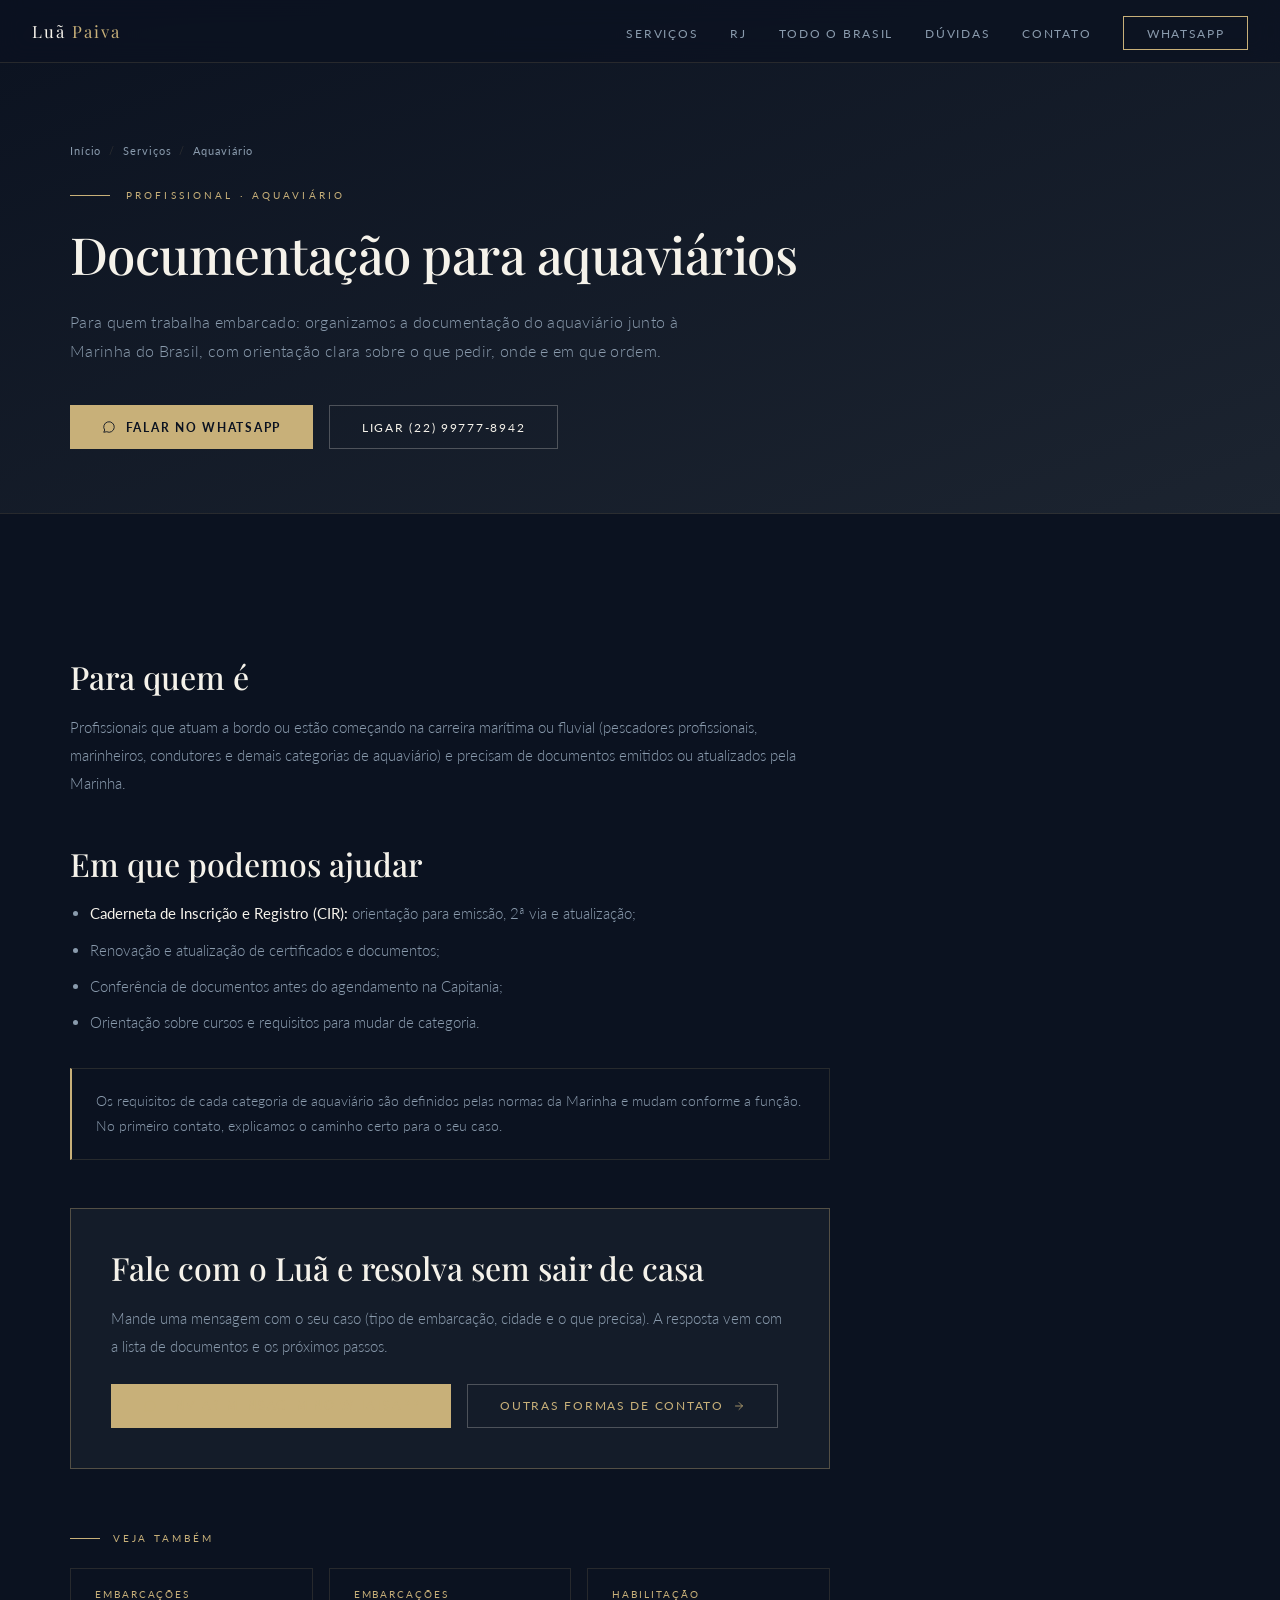
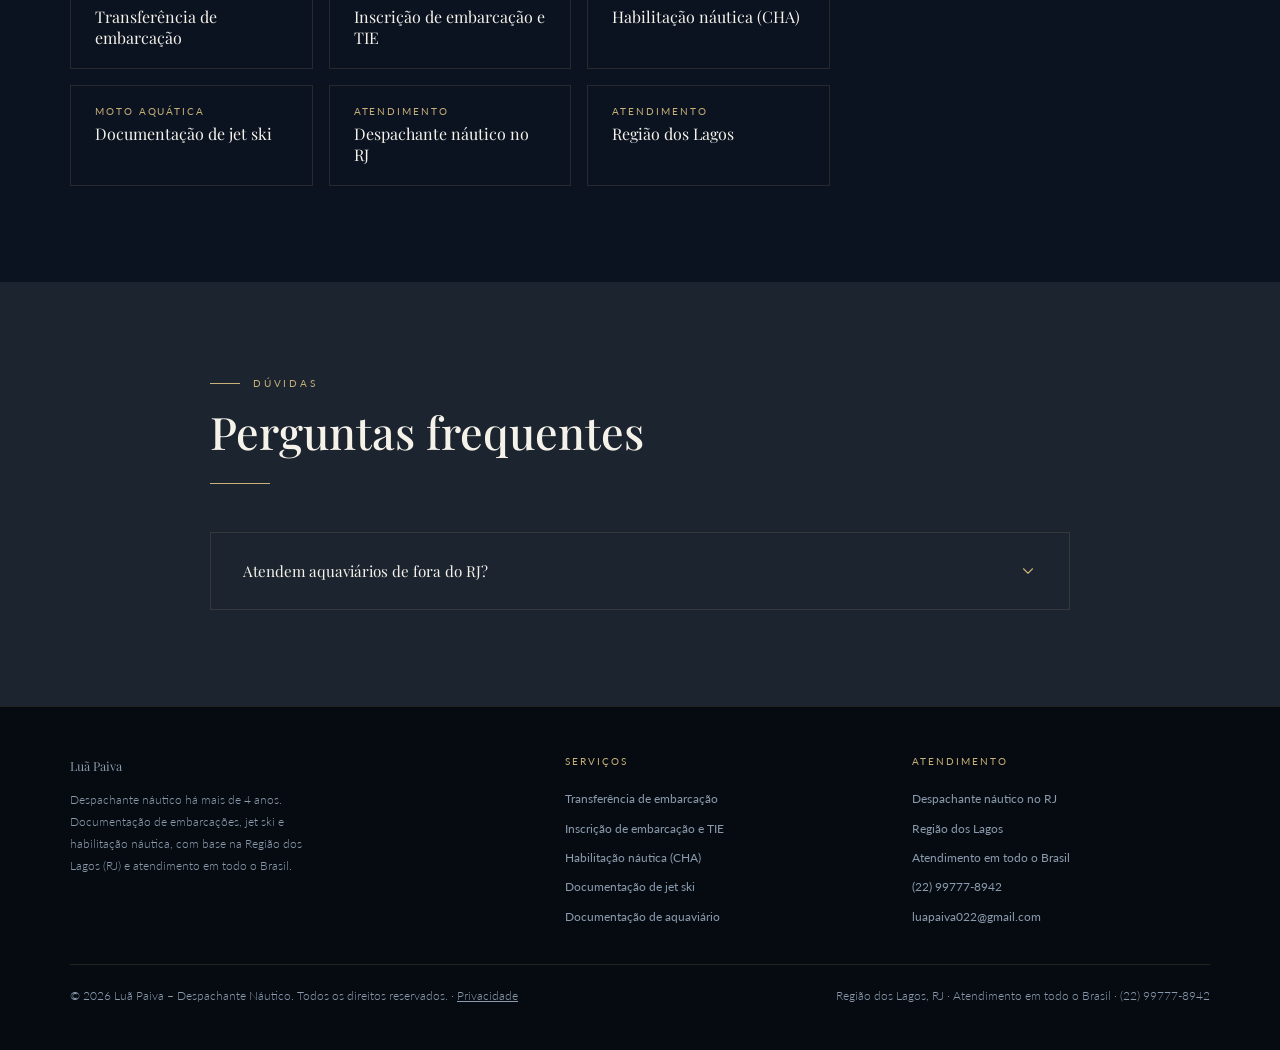
==== aquaviario/index.html @ eeff79e5 "SEO nacional: 8 páginas de serviço/região, schema, sitemap, form → WhatsApp, contador do painel - Ho" ====
<!DOCTYPE html>
<html lang="pt-BR">
<head>
  <meta charset="UTF-8" />
  <meta name="viewport" content="width=device-width, initial-scale=1.0" />
  <title>Despachante para Aquaviário: documentos na Marinha | Luã Paiva</title>
  <meta name="description" content="Apoio documental para aquaviários: caderneta (CIR), renovações, 2ª via e atualização de documentos junto à Marinha do Brasil. Despachante náutico no RJ e em todo o Brasil." />
  <link rel="canonical" href="https://luapaivadespachantenautico.com.br/aquaviario/" />
  <meta name="robots" content="index, follow, max-image-preview:large" />
  <meta name="theme-color" content="#0B1220" />
  <meta name="geo.region" content="BR-RJ" />
  <link rel="icon" href="/assets/favicon.svg" type="image/svg+xml" />
  <link rel="apple-touch-icon" href="/assets/apple-touch-icon.png" />

  <meta property="og:type" content="website" />
  <meta property="og:locale" content="pt_BR" />
  <meta property="og:site_name" content="Luã Paiva – Despachante Náutico" />
  <meta property="og:url" content="https://luapaivadespachantenautico.com.br/aquaviario/" />
  <meta property="og:title" content="Despachante para Aquaviário: documentos na Marinha | Luã Paiva" />
  <meta property="og:description" content="Apoio documental para aquaviários: caderneta (CIR), renovações, 2ª via e atualização de documentos junto à Marinha do Brasil. Despachante náutico no RJ e em todo o Brasil." />
  <meta property="og:image" content="https://luapaivadespachantenautico.com.br/assets/og.jpg" />
  <meta property="og:image:width" content="1200" />
  <meta property="og:image:height" content="630" />
  <meta name="twitter:card" content="summary_large_image" />

  <script type="application/ld+json">{"@context":"https://schema.org","@graph":[{"@type":"ProfessionalService","@id":"https://luapaivadespachantenautico.com.br/#empresa","name":"Luã Paiva – Despachante Náutico","url":"https://luapaivadespachantenautico.com.br/","image":"https://luapaivadespachantenautico.com.br/assets/og.jpg","logo":"https://luapaivadespachantenautico.com.br/assets/favicon.svg","description":"Despachante náutico com mais de 4 anos de experiência: transferência e inscrição de embarcações, habilitação náutica (Arrais-Amador, Motonauta, Mestre-Amador), jet ski e aquaviário. Base na Região dos Lagos (RJ), atendimento em todo o Brasil.","telephone":"+5522997778942","email":"luapaiva022@gmail.com","priceRange":"$$","address":{"@type":"PostalAddress","addressLocality":"Cabo Frio","addressRegion":"RJ","addressCountry":"BR"},"areaServed":[{"@type":"State","name":"Rio de Janeiro"},{"@type":"Country","name":"Brasil"}],"openingHoursSpecification":[{"@type":"OpeningHoursSpecification","dayOfWeek":["Monday","Tuesday","Wednesday","Thursday","Friday"],"opens":"08:00","closes":"18:00"}],"knowsAbout":["Despachante náutico","NORMAM-211/DPC","Transferência de embarcação","Título de Inscrição de Embarcação (TIE)","Carteira de Habilitação de Amador (CHA)","Arrais-Amador","Motonauta","Jet ski","Capitania dos Portos"]},{"@type":"Service","name":"Documentação de aquaviário","description":"Apoio documental a profissionais aquaviários junto à Marinha do Brasil.","serviceType":"Documentação de aquaviário","url":"https://luapaivadespachantenautico.com.br/aquaviario/","provider":{"@id":"https://luapaivadespachantenautico.com.br/#empresa"},"areaServed":[{"@type":"State","name":"Rio de Janeiro"},{"@type":"Country","name":"Brasil"}]},{"@type":"BreadcrumbList","itemListElement":[{"@type":"ListItem","position":1,"name":"Início","item":"https://luapaivadespachantenautico.com.br/"},{"@type":"ListItem","position":2,"name":"Serviços","item":"https://luapaivadespachantenautico.com.br/#servicos"},{"@type":"ListItem","position":3,"name":"Aquaviário","item":"https://luapaivadespachantenautico.com.br/aquaviario/"}]},{"@type":"FAQPage","mainEntity":[{"@type":"Question","name":"Atendem aquaviários de fora do RJ?","acceptedAnswer":{"@type":"Answer","text":"Sim. A orientação e a conferência dos documentos são feitas a distância; o atendimento presencial, quando exigido, é na Capitania da sua região."}}]}]}</script>

  <link rel="preconnect" href="https://fonts.googleapis.com" />
  <link rel="preconnect" href="https://fonts.gstatic.com" crossorigin />
  <link href="https://fonts.googleapis.com/css2?family=Playfair+Display:ital,wght@0,400;0,500;0,600;1,400&family=Lato:wght@300;400;700&display=swap" rel="stylesheet" />
  <link rel="stylesheet" href="/assets/site.css?v=2026-11-02" />
</head>
<body>
  <a class="skip" href="#conteudo">Pular para o conteúdo</a>

  <nav aria-label="Principal">
    <a href="/" class="nav-logo">Luã <span>Paiva</span></a>
    <ul class="nav-links" id="navLinks">
      <li><a href="/#servicos">Serviços</a></li>
      <li><a href="/despachante-nautico-rj/">RJ</a></li>
      <li><a href="/despachante-nautico-online-brasil/">Todo o Brasil</a></li>
      <li><a href="/#faq">Dúvidas</a></li>
      <li><a href="/#contato">Contato</a></li>
      <li><a href="https://wa.me/5522997778942?text=Ol%C3%A1%2C%20Lu%C3%A3!%20Vim%20pelo%20site%20e%20gostaria%20de%20uma%20assessoria%20n%C3%A1utica." class="nav-cta" target="_blank" rel="noopener" data-cta="nav">WhatsApp</a></li>
    </ul>
    <button class="hamburger" id="hamburger" aria-label="Abrir menu" aria-expanded="false" aria-controls="navLinks">
      <span></span><span></span><span></span>
    </button>
  </nav>

  <main id="conteudo">
    <header class="page-hero">
      <div class="container">
        <ol class="crumbs" aria-label="Você está em">
          <li><a href="/">Início</a></li>
          <li><a href="/#servicos">Serviços</a></li>
          <li aria-current="page">Aquaviário</li>
        </ol>
        <p class="hero-eyebrow">Profissional · Aquaviário</p>
        <h1>Documentação para aquaviários</h1>
        <p class="hero-sub">Para quem trabalha embarcado: organizamos a documentação do aquaviário junto à Marinha do Brasil, com orientação clara sobre o que pedir, onde e em que ordem.</p>
        <div class="hero-actions">
          <a href="https://wa.me/5522997778942?text=Ol%C3%A1%2C%20Lu%C3%A3!%20Sou%20aquavi%C3%A1rio%20e%20preciso%20de%20ajuda%20com%20documenta%C3%A7%C3%A3o." class="btn-primary" target="_blank" rel="noopener" data-cta="hero"><svg width="14" height="14" fill="none" viewBox="0 0 24 24" aria-hidden="true"><path d="M3 21l1.65-3.8a9 9 0 1 1 3.4 2.9L3 21z" stroke="currentColor" stroke-width="1.5" stroke-linejoin="round"/></svg> Falar no WhatsApp</a>
          <a href="tel:+5522997778942" class="btn-secondary" data-cta="hero">Ligar (22) 99777-8942</a>
        </div>
      </div>
    </header>

    <section>
      <div class="container">
        <article class="prose">

          <h2>Para quem é</h2>
          <p>Profissionais que atuam a bordo ou estão começando na carreira marítima ou fluvial (pescadores profissionais, marinheiros, condutores e demais categorias de aquaviário) e precisam de documentos emitidos ou atualizados pela Marinha.</p>

          <h2>Em que podemos ajudar</h2>
          <ul>
            <li><strong>Caderneta de Inscrição e Registro (CIR):</strong> orientação para emissão, 2ª via e atualização;</li>
            <li>Renovação e atualização de certificados e documentos;</li>
            <li>Conferência de documentos antes do agendamento na Capitania;</li>
            <li>Orientação sobre cursos e requisitos para mudar de categoria.</li>
          </ul>
          <div class="note"><p>Os requisitos de cada categoria de aquaviário são definidos pelas normas da Marinha e mudam conforme a função. No primeiro contato, explicamos o caminho certo para o seu caso.</p></div>
          <div class="cta-box reveal">
            <h2>Fale com o Luã e resolva sem sair de casa</h2>
            <p>Mande uma mensagem com o seu caso (tipo de embarcação, cidade e o que precisa). A resposta vem com a lista de documentos e os próximos passos.</p>
            <div class="hero-actions">
              <a href="https://wa.me/5522997778942?text=Ol%C3%A1%2C%20Lu%C3%A3!%20Sou%20aquavi%C3%A1rio%20e%20preciso%20de%20ajuda%20com%20documenta%C3%A7%C3%A3o." class="btn-primary" target="_blank" rel="noopener" data-cta="cta"><svg width="14" height="14" fill="none" viewBox="0 0 24 24" aria-hidden="true"><path d="M3 21l1.65-3.8a9 9 0 1 1 3.4 2.9L3 21z" stroke="currentColor" stroke-width="1.5" stroke-linejoin="round"/></svg> Enviar mensagem no WhatsApp</a>
              <a href="/#contato" class="btn-secondary">Outras formas de contato <svg width="12" height="12" fill="none" viewBox="0 0 24 24" aria-hidden="true"><path d="M5 12h14M12 5l7 7-7 7" stroke="currentColor" stroke-width="1.5" stroke-linecap="round" stroke-linejoin="round"/></svg></a>
            </div>
          </div>

        <div class="related">
          <div class="section-label">Veja também</div>
          <div class="related-grid">
            <a href="/transferencia-de-embarcacao/"><span>Embarcações</span>Transferência de embarcação</a>
            <a href="/inscricao-de-embarcacao/"><span>Embarcações</span>Inscrição de embarcação e TIE</a>
            <a href="/habilitacao-nautica-arrais-amador/"><span>Habilitação</span>Habilitação náutica (CHA)</a>
            <a href="/documentacao-jet-ski/"><span>Moto aquática</span>Documentação de jet ski</a>
            <a href="/despachante-nautico-rj/"><span>Atendimento</span>Despachante náutico no RJ</a>
            <a href="/despachante-nautico-regiao-dos-lagos/"><span>Atendimento</span>Região dos Lagos</a>
          </div>
        </div>
        </article>
      </div>
    </section>

    <section id="faq">
      <div class="container container-sm">
        <div class="reveal">
          <div class="section-label">Dúvidas</div>
          <h2>Perguntas frequentes</h2>
          <div class="section-divider"></div>
        </div>
        <div class="faq-list reveal">
          <div class="faq-item">
            <button class="faq-question" type="button" aria-expanded="false">
              <span>Atendem aquaviários de fora do RJ?</span>
              <svg class="faq-arrow" fill="none" viewBox="0 0 24 24" aria-hidden="true"><path d="M6 9l6 6 6-6" stroke-width="1.5" stroke-linecap="round" stroke-linejoin="round"/></svg>
            </button>
            <div class="faq-answer"><div class="faq-answer-inner">Sim. A orientação e a conferência dos documentos são feitas a distância; o atendimento presencial, quando exigido, é na Capitania da sua região.</div></div>
          </div>
        </div>
      </div>
    </section>
  </main>

  <footer>
    <div class="footer-grid">
      <div class="footer-brand">
        <p class="footer-title">Luã Paiva</p>
        <p>Despachante náutico há mais de 4 anos. Documentação de embarcações, jet ski e habilitação náutica, com base na Região dos Lagos (RJ) e atendimento em todo o Brasil.</p>
      </div>
      <div class="footer-col">
        <p class="footer-h">Serviços</p>
        <ul>
          <li><a href="/transferencia-de-embarcacao/">Transferência de embarcação</a></li>
          <li><a href="/inscricao-de-embarcacao/">Inscrição de embarcação e TIE</a></li>
          <li><a href="/habilitacao-nautica-arrais-amador/">Habilitação náutica (CHA)</a></li>
          <li><a href="/documentacao-jet-ski/">Documentação de jet ski</a></li>
          <li><a href="/aquaviario/">Documentação de aquaviário</a></li>
        </ul>
      </div>
      <div class="footer-col">
        <p class="footer-h">Atendimento</p>
        <ul>
          <li><a href="/despachante-nautico-rj/">Despachante náutico no RJ</a></li>
          <li><a href="/despachante-nautico-regiao-dos-lagos/">Região dos Lagos</a></li>
          <li><a href="/despachante-nautico-online-brasil/">Atendimento em todo o Brasil</a></li>
          <li><a href="tel:+5522997778942">(22) 99777-8942</a></li>
          <li><a href="mailto:luapaiva022@gmail.com">luapaiva022@gmail.com</a></li>
        </ul>
      </div>
    </div>
    <div class="footer-bottom">
      <p>© 2026 Luã Paiva – Despachante Náutico. Todos os direitos reservados. · <a href="/privacidade/" style="color:inherit">Privacidade</a></p>
      <p>Região dos Lagos, RJ · Atendimento em todo o Brasil · (22) 99777-8942</p>
    </div>
  </footer>

  <a id="wa-float" href="https://wa.me/5522997778942?text=Ol%C3%A1%2C%20Lu%C3%A3!%20Vim%20pelo%20site%20e%20gostaria%20de%20uma%20assessoria%20n%C3%A1utica." target="_blank" rel="noopener" aria-label="Falar no WhatsApp" data-cta="float">
    <svg class="wa-icon" fill="none" viewBox="0 0 24 24" aria-hidden="true"><path d="M3 21l1.65-3.8a9 9 0 1 1 3.4 2.9L3 21z" stroke-width="1.5" stroke-linecap="round" stroke-linejoin="round"/></svg>
    <span class="wa-text">Dúvidas? Fale no WhatsApp</span>
  </a>

  <script src="/assets/hlm-track.js" defer></script>
  <script>
    document.addEventListener("DOMContentLoaded", function () {
      if (window.hlmTrack) hlmTrack.init({ legacy: {}, ref: false, collect: {"url":"https://hlm-painel.vercel.app/api/collect","slug":"luapaiva","key":"b4fd1f63ea2d72cfa16f4d6bcf88b5bce018b3c850833c18"}, anon: true, visits: true });
    });
  </script>
  <script src="/assets/site.js?v=2026-11-02" defer></script>
</body>
</html>
---- assets/site.css ----
:root {
  --navy: #0B1220;
  --navy-light: #1C2430;
  --off-white: #F5F2EA;
  --champagne: #C8B079;
  --champagne-light: #D9C89A;
  --graphite: #1C2430;
  --text-muted: #8A9BAD;
  --border: rgba(200,176,121,0.15);
}

*, *::before, *::after { box-sizing: border-box; margin: 0; padding: 0; }

html { scroll-behavior: smooth; font-size: 16px; overflow-x: clip; }

body {
  font-family: 'Lato', sans-serif;
  background: var(--navy);
  color: var(--off-white);
  overflow-x: clip;
  -webkit-font-smoothing: antialiased;
}


/* ===================== NAV ===================== */
nav {
  position: fixed;
  top: 0; left: 0; right: 0;
  z-index: 100;
  padding: 1.25rem 2rem;
  display: flex;
  align-items: center;
  justify-content: space-between;
  backdrop-filter: blur(12px);
  -webkit-backdrop-filter: blur(12px);
  background: rgba(11,18,32,0.75);
  border-bottom: 1px solid var(--border);
  transition: all 0.3s ease;
}
.nav-logo {
  font-family: 'Playfair Display', serif;
  font-size: 1.05rem;
  letter-spacing: 0.12em;
  color: var(--off-white);
  text-decoration: none;
}
.nav-logo span { color: var(--champagne); }

.nav-links {
  display: flex;
  align-items: center;
  gap: 2rem;
  list-style: none;
}
.nav-links a {
  font-size: 0.72rem;
  letter-spacing: 0.15em;
  text-transform: uppercase;
  color: var(--text-muted);
  text-decoration: none;
  transition: color 0.3s;
}
.nav-links a:hover { color: var(--off-white); }

.nav-cta {
  font-size: 0.7rem;
  letter-spacing: 0.12em;
  text-transform: uppercase;
  padding: 0.6rem 1.4rem;
  border: 1px solid var(--champagne);
  color: var(--champagne);
  text-decoration: none;
  transition: all 0.3s;
  background: transparent;
}
.nav-cta:hover { background: var(--champagne); color: var(--navy); }

.hamburger { display: none; flex-direction: column; gap: 5px; cursor: pointer; background: none; border: none; padding: 4px; }
.hamburger span { width: 22px; height: 1px; background: var(--off-white); display: block; transition: all 0.3s; }

/* ===================== HERO ===================== */
#hero {
  min-height: 100vh;
  display: flex;
  align-items: center;
  position: relative;
  overflow: hidden;
  padding: 8rem 2rem 4rem;
}
.hero-bg {
  position: absolute;
  inset: 0;
  background: 
    linear-gradient(160deg, rgba(11,18,32,0.95) 0%, rgba(11,18,32,0.7) 60%, rgba(28,36,48,0.9) 100%),
    url('https://images.unsplash.com/photo-1544551763-46a013bb70d5?w=1800&q=80') center/cover no-repeat;
}
/* Wave texture overlay */
.hero-bg::after {
  content: '';
  position: absolute;
  inset: 0;
  background-image: repeating-linear-gradient(
    0deg,
    transparent,
    transparent 40px,
    rgba(200,176,121,0.025) 40px,
    rgba(200,176,121,0.025) 41px
  );
}

.hero-content {
  position: relative;
  max-width: 720px;
  padding-left: 2rem;
}
.hero-eyebrow {
  font-size: 0.65rem;
  letter-spacing: 0.3em;
  text-transform: uppercase;
  color: var(--champagne);
  margin-bottom: 1.5rem;
  display: flex;
  align-items: center;
  gap: 1rem;
}
.hero-eyebrow::before {
  content: '';
  width: 40px;
  height: 1px;
  background: var(--champagne);
  flex-shrink: 0;
}

h1 {
  font-family: 'Playfair Display', serif;
  font-size: clamp(2.4rem, 6vw, 4rem);
  font-weight: 500;
  line-height: 1.15;
  color: var(--off-white);
  margin-bottom: 1.5rem;
  letter-spacing: -0.01em;
}
h1 em { font-style: italic; color: var(--champagne); }

.hero-sub {
  font-size: 1rem;
  line-height: 1.8;
  color: var(--text-muted);
  max-width: 480px;
  margin-bottom: 2.5rem;
  font-weight: 300;
  letter-spacing: 0.02em;
}

.hero-actions { display: flex; gap: 1rem; flex-wrap: wrap; }

.btn-primary {
  display: inline-flex;
  align-items: center;
  gap: 0.6rem;
  padding: 0.9rem 2rem;
  background: var(--champagne);
  color: var(--navy);
  font-size: 0.72rem;
  letter-spacing: 0.15em;
  text-transform: uppercase;
  text-decoration: none;
  font-weight: 700;
  transition: all 0.3s;
}
.btn-primary:hover { background: var(--champagne-light); transform: translateY(-1px); }

.btn-secondary {
  display: inline-flex;
  align-items: center;
  gap: 0.6rem;
  padding: 0.9rem 2rem;
  border: 1px solid rgba(245,242,234,0.25);
  color: var(--off-white);
  font-size: 0.72rem;
  letter-spacing: 0.15em;
  text-transform: uppercase;
  text-decoration: none;
  font-weight: 400;
  transition: all 0.3s;
}
.btn-secondary:hover { border-color: var(--off-white); }

.hero-scroll {
  position: absolute;
  bottom: 2.5rem;
  left: 50%;
  transform: translateX(-50%);
  display: flex;
  flex-direction: column;
  align-items: center;
  gap: 0.5rem;
}
.hero-scroll span {
  font-size: 0.6rem;
  letter-spacing: 0.2em;
  text-transform: uppercase;
  color: var(--text-muted);
}
.scroll-line {
  width: 1px;
  height: 40px;
  background: linear-gradient(to bottom, var(--champagne), transparent);
  animation: scrollPulse 2s ease-in-out infinite;
}
@keyframes scrollPulse {
  0%, 100% { opacity: 0.4; }
  50% { opacity: 1; }
}

/* ===================== SECTIONS ===================== */
section { padding: 6rem 2rem; }
.container { max-width: 1140px; margin: 0 auto; }
.container-sm { max-width: 860px; margin: 0 auto; }

.section-label {
  font-size: 0.6rem;
  letter-spacing: 0.3em;
  text-transform: uppercase;
  color: var(--champagne);
  margin-bottom: 1rem;
  display: flex;
  align-items: center;
  gap: 0.8rem;
}
.section-label::before {
  content: '';
  width: 30px;
  height: 1px;
  background: var(--champagne);
}

h2 {
  font-family: 'Playfair Display', serif;
  font-size: clamp(1.8rem, 4vw, 2.8rem);
  font-weight: 500;
  line-height: 1.2;
  color: var(--off-white);
  margin-bottom: 1rem;
}

.section-divider {
  width: 60px;
  height: 1px;
  background: var(--champagne);
  margin: 1.5rem 0 2rem;
}

/* ===================== VALUE PROPS ===================== */
#value { background: var(--navy); }
.value-grid {
  display: grid;
  grid-template-columns: repeat(3, 1fr);
  gap: 1px;
  background: var(--border);
  border: 1px solid var(--border);
  margin-top: 3rem;
}
.value-item {
  background: var(--navy);
  padding: 2.5rem 2rem;
  transition: background 0.3s;
}
.value-item:hover { background: rgba(28,36,48,0.8); }
.value-icon {
  width: 36px;
  height: 36px;
  margin-bottom: 1.25rem;
  opacity: 0.7;
}
.value-item h3 {
  font-family: 'Playfair Display', serif;
  font-size: 1.05rem;
  color: var(--off-white);
  margin-bottom: 0.6rem;
  font-weight: 500;
}
.value-item p {
  font-size: 0.85rem;
  line-height: 1.75;
  color: var(--text-muted);
  font-weight: 300;
}

/* ===================== SERVICES ===================== */
#servicos { background: var(--navy-light); }
.services-grid {
  display: grid;
  grid-template-columns: repeat(3, 1fr);
  gap: 1.5rem;
  margin-top: 3rem;
}
.service-card {
  border: 1px solid var(--border);
  padding: 2.5rem 2rem;
  transition: all 0.3s ease;
  position: relative;
  overflow: hidden;
}
.service-card::before {
  content: '';
  position: absolute;
  top: 0; left: 0; right: 0;
  height: 2px;
  background: var(--champagne);
  transform: scaleX(0);
  transition: transform 0.4s ease;
}
.service-card:hover { 
  transform: translateY(-3px); 
  border-color: rgba(200,176,121,0.35);
}
.service-card:hover::before { transform: scaleX(1); }

.service-cat {
  font-size: 0.58rem;
  letter-spacing: 0.25em;
  text-transform: uppercase;
  color: var(--champagne);
  margin-bottom: 1rem;
}
.service-card h3 {
  font-family: 'Playfair Display', serif;
  font-size: 1.3rem;
  color: var(--off-white);
  margin-bottom: 0.75rem;
  font-weight: 500;
}
.service-card p {
  font-size: 0.82rem;
  color: var(--text-muted);
  line-height: 1.7;
  margin-bottom: 1.25rem;
  font-weight: 300;
}
.service-list {
  list-style: none;
  display: flex;
  flex-direction: column;
  gap: 0.5rem;
}
.service-list li {
  font-size: 0.8rem;
  color: var(--text-muted);
  display: flex;
  align-items: center;
  gap: 0.7rem;
}
.service-list li::before {
  content: '';
  width: 16px;
  height: 1px;
  background: var(--champagne);
  flex-shrink: 0;
}

/* ===================== HOW IT WORKS ===================== */
#como-funciona { background: var(--navy); }
.steps-grid {
  display: grid;
  grid-template-columns: repeat(3, 1fr);
  gap: 3rem;
  margin-top: 3.5rem;
  position: relative;
}
.steps-grid::before {
  content: '';
  position: absolute;
  top: 1.5rem;
  left: calc(33.33% + 2rem);
  right: calc(33.33% + 2rem);
  height: 1px;
  background: var(--border);
}
.step {
  display: flex;
  flex-direction: column;
  gap: 1rem;
}
.step-num {
  font-family: 'Playfair Display', serif;
  font-size: 3rem;
  color: var(--border);
  line-height: 1;
  font-weight: 400;
}
.step h3 {
  font-family: 'Playfair Display', serif;
  font-size: 1.1rem;
  color: var(--off-white);
  font-weight: 500;
}
.step p {
  font-size: 0.83rem;
  color: var(--text-muted);
  line-height: 1.75;
  font-weight: 300;
}

/* ===================== TESTIMONIALS ===================== */
#depoimentos { background: var(--navy-light); }
.testimonials-grid {
  display: grid;
  grid-template-columns: repeat(2, 1fr);
  gap: 1.5rem;
  margin-top: 3rem;
}
.testimonial {
  border: 1px solid var(--border);
  padding: 2.5rem;
  position: relative;
}
.testimonial::before {
  content: '"';
  position: absolute;
  top: 1.5rem;
  right: 2rem;
  font-family: 'Playfair Display', serif;
  font-size: 4rem;
  color: var(--champagne);
  opacity: 0.15;
  line-height: 1;
}
.testimonial p {
  font-size: 0.88rem;
  line-height: 1.8;
  color: var(--text-muted);
  margin-bottom: 1.5rem;
  font-style: italic;
  font-weight: 300;
}
.testimonial-author {
  display: flex;
  align-items: center;
  gap: 1rem;
}
.author-avatar {
  width: 36px;
  height: 36px;
  border-radius: 50%;
  background: var(--border);
  display: flex;
  align-items: center;
  justify-content: center;
  font-family: 'Playfair Display', serif;
  font-size: 0.8rem;
  color: var(--champagne);
}
.author-name {
  font-size: 0.78rem;
  color: var(--off-white);
  letter-spacing: 0.05em;
}
.author-role {
  font-size: 0.68rem;
  color: var(--text-muted);
  margin-top: 0.1rem;
}
.testimonial-note {
  text-align: center;
  margin-top: 2.5rem;
  padding: 2rem;
  border: 1px solid var(--border);
}
.testimonial-note p {
  font-family: 'Playfair Display', serif;
  font-size: 1.1rem;
  font-style: italic;
  color: var(--off-white);
  font-weight: 400;
}

/* ===================== REGION ===================== */
#atendimento { background: var(--navy); }
.region-grid {
  display: grid;
  grid-template-columns: 1fr 1fr;
  gap: 4rem;
  align-items: center;
  margin-top: 3rem;
}
.region-cities {
  display: flex;
  flex-wrap: wrap;
  gap: 0.75rem;
  margin-top: 2rem;
}
.city-tag {
  font-size: 0.72rem;
  letter-spacing: 0.1em;
  padding: 0.45rem 1rem;
  border: 1px solid var(--border);
  color: var(--text-muted);
  transition: all 0.3s;
}
.city-tag:hover { border-color: var(--champagne); color: var(--champagne); }
.region-right p {
  font-size: 0.9rem;
  line-height: 1.85;
  color: var(--text-muted);
  font-weight: 300;
  margin-bottom: 1.25rem;
}
.region-right p strong {
  color: var(--off-white);
  font-weight: 400;
}

/* ===================== FAQ ===================== */
#faq { background: var(--navy-light); }
.faq-list {
  margin-top: 3rem;
  display: flex;
  flex-direction: column;
  border: 1px solid var(--border);
}
.faq-item {
  border-bottom: 1px solid var(--border);
}
.faq-item:last-child { border-bottom: none; }
.faq-question {
  width: 100%;
  background: none;
  border: none;
  padding: 1.75rem 2rem;
  display: flex;
  justify-content: space-between;
  align-items: center;
  cursor: pointer;
  text-align: left;
  gap: 1rem;
}
.faq-question span {
  font-family: 'Playfair Display', serif;
  font-size: 0.95rem;
  color: var(--off-white);
  font-weight: 400;
}
.faq-arrow {
  width: 18px;
  height: 18px;
  flex-shrink: 0;
  transition: transform 0.3s;
}
.faq-arrow path { stroke: var(--champagne); }
.faq-item.open .faq-arrow { transform: rotate(180deg); }
.faq-answer {
  max-height: 0;
  overflow: hidden;
  transition: max-height 0.4s ease, padding 0.3s;
}
.faq-item.open .faq-answer { max-height: 600px; }
.faq-answer-inner {
  padding: 0 2rem 1.75rem;
  font-size: 0.85rem;
  line-height: 1.8;
  color: var(--text-muted);
  font-weight: 300;
}

/* ===================== CONTACT ===================== */
#contato { background: var(--navy); }
.contact-grid {
  display: grid;
  grid-template-columns: 1fr 1.4fr;
  gap: 4rem;
  margin-top: 3rem;
}
.contact-info { display: flex; flex-direction: column; gap: 1.75rem; }
.contact-item h4 {
  font-size: 0.62rem;
  letter-spacing: 0.2em;
  text-transform: uppercase;
  color: var(--champagne);
  margin-bottom: 0.5rem;
}
.contact-item a, .contact-item p {
  font-size: 0.9rem;
  color: var(--off-white);
  text-decoration: none;
  font-weight: 300;
}
.contact-item a:hover { color: var(--champagne); }
.copy-btn {
  font-size: 0.65rem;
  letter-spacing: 0.12em;
  text-transform: uppercase;
  color: var(--champagne);
  background: none;
  border: 1px solid var(--border);
  padding: 0.3rem 0.8rem;
  cursor: pointer;
  margin-left: 0.75rem;
  transition: all 0.3s;
  vertical-align: middle;
}
.copy-btn:hover { background: var(--champagne); color: var(--navy); }

.form-group { margin-bottom: 1.25rem; }
.form-group label {
  display: block;
  font-size: 0.62rem;
  letter-spacing: 0.18em;
  text-transform: uppercase;
  color: var(--text-muted);
  margin-bottom: 0.5rem;
}
.form-group input, .form-group select, .form-group textarea {
  width: 100%;
  background: rgba(28,36,48,0.6);
  border: 1px solid var(--border);
  color: var(--off-white);
  padding: 0.85rem 1rem;
  font-family: 'Lato', sans-serif;
  font-size: 0.85rem;
  font-weight: 300;
  outline: none;
  transition: border-color 0.3s;
}
.form-group input:focus, .form-group select:focus, .form-group textarea:focus {
  border-color: var(--champagne);
}
.form-group select { appearance: none; cursor: pointer; }
.form-group textarea { resize: vertical; min-height: 120px; }
.form-row { display: grid; grid-template-columns: 1fr 1fr; gap: 1rem; }
.form-success {
  display: none;
  text-align: center;
  padding: 2rem;
  border: 1px solid rgba(200,176,121,0.3);
}
.form-success p {
  font-family: 'Playfair Display', serif;
  font-style: italic;
  color: var(--champagne);
  font-size: 1rem;
}

/* ===================== CTA FINAL ===================== */
#cta-final {
  background: var(--navy-light);
  padding: 6rem 2rem;
  text-align: center;
}
#cta-final h2 { font-size: clamp(1.8rem, 4vw, 2.5rem); }
#cta-final p {
  font-size: 0.9rem;
  color: var(--text-muted);
  margin: 1rem 0 2.5rem;
  font-weight: 300;
}

/* ===================== FOOTER ===================== */
footer {
  background: rgba(6,10,16,0.95);
  border-top: 1px solid var(--border);
  padding: 3rem 2rem;
}
.footer-grid {
  max-width: 1140px;
  margin: 0 auto;
  display: grid;
  grid-template-columns: 1.5fr 1fr 1fr;
  gap: 3rem;
}
.footer-brand h3 {
  font-family: 'Playfair Display', serif;
  font-size: 1.1rem;
  color: var(--off-white);
  font-weight: 500;
  margin-bottom: 0.75rem;
}
.footer-brand p {
  font-size: 0.78rem;
  color: var(--text-muted);
  line-height: 1.75;
  font-weight: 300;
  max-width: 260px;
}
.footer-col h4 {
  font-size: 0.62rem;
  letter-spacing: 0.2em;
  text-transform: uppercase;
  color: var(--champagne);
  margin-bottom: 1.25rem;
}
.footer-col ul { list-style: none; display: flex; flex-direction: column; gap: 0.65rem; }
.footer-col ul a {
  font-size: 0.78rem;
  color: var(--text-muted);
  text-decoration: none;
  transition: color 0.3s;
}
.footer-col ul a:hover { color: var(--off-white); }
.footer-bottom {
  max-width: 1140px;
  margin: 2.5rem auto 0;
  padding-top: 1.5rem;
  border-top: 1px solid var(--border);
  display: flex;
  justify-content: space-between;
  align-items: center;
  flex-wrap: wrap;
  gap: 1rem;
}
.footer-bottom p { font-size: 0.72rem; color: var(--text-muted); font-weight: 300; }

/* ===================== FLOATING WA ===================== */
#wa-float {
  position: fixed;
  bottom: 2rem;
  right: 2rem;
  z-index: 200;
  display: flex;
  align-items: center;
  gap: 0.75rem;
  background: var(--navy-light);
  border: 1px solid var(--champagne);
  padding: 0.7rem 1.25rem;
  text-decoration: none;
  transition: all 0.3s;
  box-shadow: 0 4px 24px rgba(0,0,0,0.4);
}
#wa-float:hover { background: var(--champagne); }
#wa-float:hover .wa-text { color: var(--navy); }
#wa-float:hover .wa-icon path { stroke: var(--navy); }
.wa-icon { width: 16px; height: 16px; flex-shrink: 0; }
.wa-icon path { stroke: var(--champagne); transition: stroke 0.3s; }
.wa-text {
  font-size: 0.65rem;
  letter-spacing: 0.12em;
  text-transform: uppercase;
  color: var(--champagne);
  transition: color 0.3s;
  white-space: nowrap;
}

/* ===================== REVEAL ANIMATIONS ===================== */
[data-revealed="false"] { opacity: 0; transform: translate3d(0, 20px, 0); }
.reveal { transition: opacity 0.7s ease, transform 0.7s ease; }
@media (prefers-reduced-motion: reduce) {
  [data-revealed="false"] { opacity: 1; transform: none; }
  .reveal { transition: none; }
}
.reveal-delay-1 { transition-delay: 0.1s; }
.reveal-delay-2 { transition-delay: 0.2s; }
.reveal-delay-3 { transition-delay: 0.3s; }

/* ===================== MOBILE ===================== */
@media (max-width: 768px) {
  .nav-links { display: none; }
  .nav-links.open { display: flex; flex-direction: column; position: fixed; inset: 0; top: 60px; background: var(--navy); padding: 2rem; gap: 1.5rem; z-index: 99; }
  .hamburger { display: flex; }
  .value-grid { grid-template-columns: 1fr; }
  .services-grid { grid-template-columns: 1fr; }
  .steps-grid { grid-template-columns: 1fr; }
  .steps-grid::before { display: none; }
  .testimonials-grid { grid-template-columns: 1fr; }
  .region-grid { grid-template-columns: 1fr; }
  .contact-grid { grid-template-columns: 1fr; }
  .footer-grid { grid-template-columns: 1fr; }
  .footer-bottom { flex-direction: column; text-align: center; }
  .form-row { grid-template-columns: 1fr; }
  .hero-content { padding-left: 0; }
  #wa-float .wa-text { display: none; }
  #wa-float { padding: 0.8rem; }
}

/* ===================== SKIP / A11Y ===================== */
.skip { position: absolute; left: -999px; top: 0; background: var(--champagne); color: var(--navy); padding: 0.6rem 1rem; z-index: 300; }
.skip:focus { left: 1rem; top: 1rem; }
a:focus-visible, button:focus-visible { outline: 2px solid var(--champagne); outline-offset: 3px; }

/* ===================== HERO STATS ===================== */
.hero-stats { display: flex; flex-wrap: wrap; gap: 2rem; margin-top: 2.75rem; padding-top: 1.75rem; border-top: 1px solid var(--border); max-width: 560px; }
.hero-stats div { display: flex; flex-direction: column; gap: 0.2rem; }
.hero-stats strong { font-family: 'Playfair Display', serif; font-size: 1.5rem; font-weight: 500; color: var(--champagne); }
.hero-stats span { font-size: 0.68rem; letter-spacing: 0.12em; text-transform: uppercase; color: var(--text-muted); }

/* ===================== SERVICE CARD LINK ===================== */
.service-more { display: inline-flex; align-items: center; gap: 0.5rem; margin-top: 1.5rem; font-size: 0.68rem; letter-spacing: 0.15em; text-transform: uppercase; color: var(--champagne); text-decoration: none; }
.service-more:hover { color: var(--champagne-light); }
.services-grid.four { grid-template-columns: repeat(2, 1fr); }
.city-tag { text-decoration: none; }

/* ===================== INNER PAGES ===================== */
.page-hero { padding: 9rem 2rem 4rem; background: linear-gradient(160deg, var(--navy) 0%, var(--navy-light) 100%); border-bottom: 1px solid var(--border); }
.page-hero h1 { font-size: clamp(2rem, 5vw, 3.2rem); max-width: 820px; }
.page-hero .hero-sub { max-width: 640px; }
.crumbs { list-style: none; display: flex; flex-wrap: wrap; gap: 0.5rem; font-size: 0.7rem; letter-spacing: 0.08em; color: var(--text-muted); margin-bottom: 2rem; }
.crumbs a { color: var(--text-muted); text-decoration: none; }
.crumbs a:hover { color: var(--champagne); }
.crumbs li + li::before { content: '/'; margin-right: 0.5rem; color: var(--border); }
.prose { max-width: 760px; }
.prose h2 { margin-top: 3rem; font-size: clamp(1.5rem, 3vw, 2rem); }
.prose h3 { font-family: 'Playfair Display', serif; font-weight: 500; font-size: 1.15rem; margin: 2rem 0 0.75rem; color: var(--off-white); }
.prose p, .prose li { font-size: 0.95rem; line-height: 1.85; color: var(--text-muted); font-weight: 300; }
.prose p { margin-bottom: 1.1rem; }
.prose strong { color: var(--off-white); font-weight: 400; }
.prose ul, .prose ol { padding-left: 1.25rem; margin-bottom: 1.25rem; display: flex; flex-direction: column; gap: 0.5rem; }
.prose a { color: var(--champagne); }
.note { border: 1px solid var(--border); border-left: 2px solid var(--champagne); padding: 1.25rem 1.5rem; margin: 2rem 0; }
.note p { margin: 0; font-size: 0.85rem; }
.cta-box { margin-top: 3rem; padding: 2.5rem; border: 1px solid rgba(200,176,121,0.35); background: rgba(28,36,48,0.6); }
.cta-box h2 { margin-top: 0; }
.cta-box .hero-actions { margin-top: 1.5rem; }
.related { margin-top: 4rem; }
.related-grid { display: grid; grid-template-columns: repeat(3, 1fr); gap: 1rem; margin-top: 1.5rem; }
.related-grid a { border: 1px solid var(--border); padding: 1.25rem 1.5rem; text-decoration: none; color: var(--off-white); font-family: 'Playfair Display', serif; font-size: 1rem; transition: border-color 0.3s; }
.related-grid a span { display: block; font-family: 'Lato', sans-serif; font-size: 0.6rem; letter-spacing: 0.2em; text-transform: uppercase; color: var(--champagne); margin-bottom: 0.4rem; }
.related-grid a:hover { border-color: var(--champagne); }
.states { display: flex; flex-wrap: wrap; gap: 0.5rem; margin: 1.5rem 0 2rem; list-style: none; padding: 0 !important; }
.states li { font-size: 0.75rem !important; border: 1px solid var(--border); padding: 0.35rem 0.8rem; }

@media (max-width: 768px) {
  section { padding: 4.5rem 1rem; }
  .page-hero { padding: 7.5rem 1rem 3rem; }
  nav { padding: 1rem; }
  #hero { padding: 7rem 1rem 4rem; }
  .services-grid.four { grid-template-columns: 1fr; }
  .related-grid { grid-template-columns: 1fr; }
  .cta-box { padding: 1.75rem 1.25rem; }
  .hero-stats { gap: 1.5rem; }
}
.footer-title { font-family: 'Playfair Display', serif; font-size: 1.1rem; color: var(--off-white); font-weight: 500; margin-bottom: 0.75rem; }
.footer-h, .contact-h { font-size: 0.62rem; letter-spacing: 0.2em; text-transform: uppercase; color: var(--champagne); margin-bottom: 0.5rem; }
.footer-h { margin-bottom: 1.25rem; }

/* ===================== WHATSAPP FLUTUANTE (padrão HLM) ===================== */
#wa-float { width: 56px; height: 56px; padding: 0; justify-content: center; border-radius: 50%; background: #25D366; border: 2px solid #fff; bottom: 1.25rem; right: 1.25rem; opacity: 0; transform: translateY(12px) scale(0.9); pointer-events: none; transition: opacity 0.3s, transform 0.3s; }
#wa-float.show { opacity: 1; transform: none; pointer-events: auto; }
#wa-float:hover { background: #1ebe5b; }
#wa-float .wa-icon { width: 26px; height: 26px; }
#wa-float .wa-icon path, #wa-float:hover .wa-icon path { stroke: #fff; }
#wa-float .wa-text { display: block !important; position: absolute; right: 68px; top: 50%; transform: translateY(-50%); background: var(--off-white); color: var(--navy) !important; padding: 0.55rem 0.9rem; font-size: 0.68rem; box-shadow: 0 4px 18px rgba(0,0,0,0.35); opacity: 0; pointer-events: none; transition: opacity 0.3s; }
#wa-float.tip .wa-text { opacity: 1; }
@media (max-width: 768px) { #wa-float { padding: 0; } }
@media (prefers-reduced-motion: reduce) { #wa-float { transition: none; } }
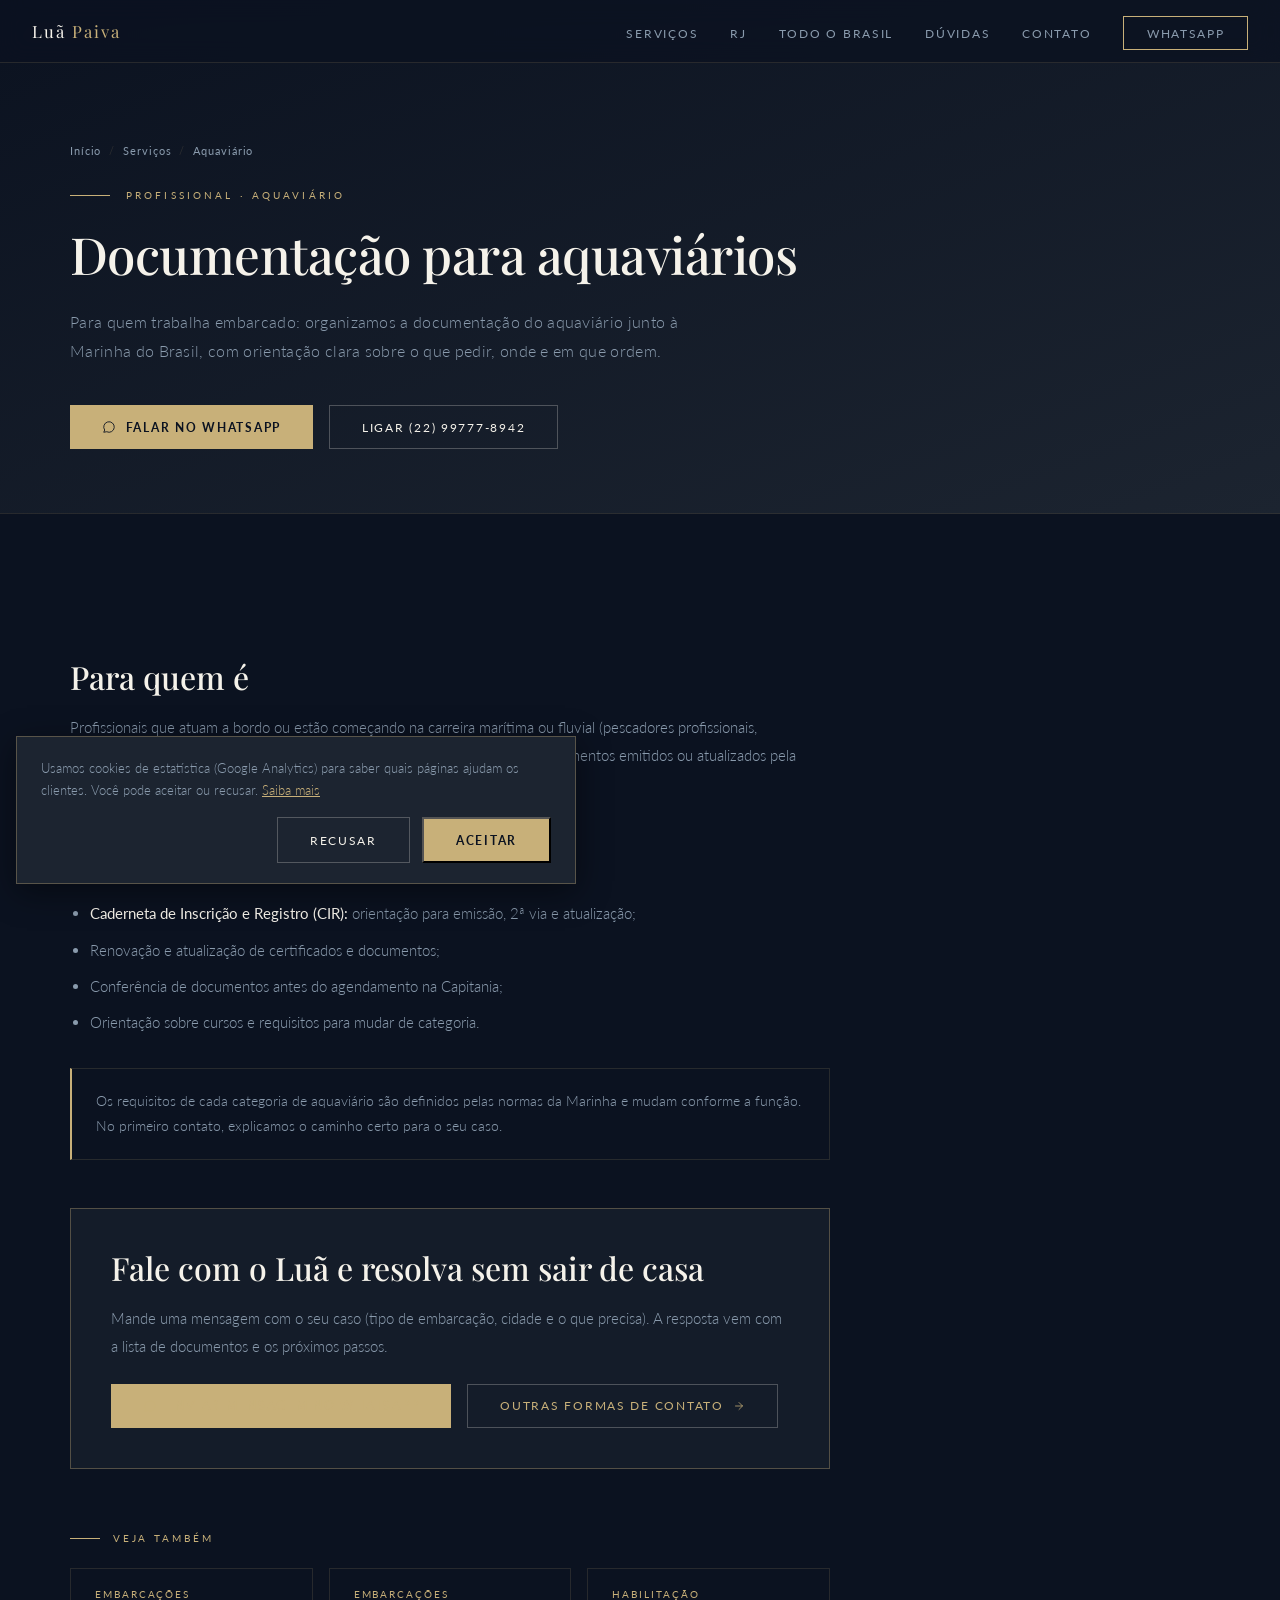
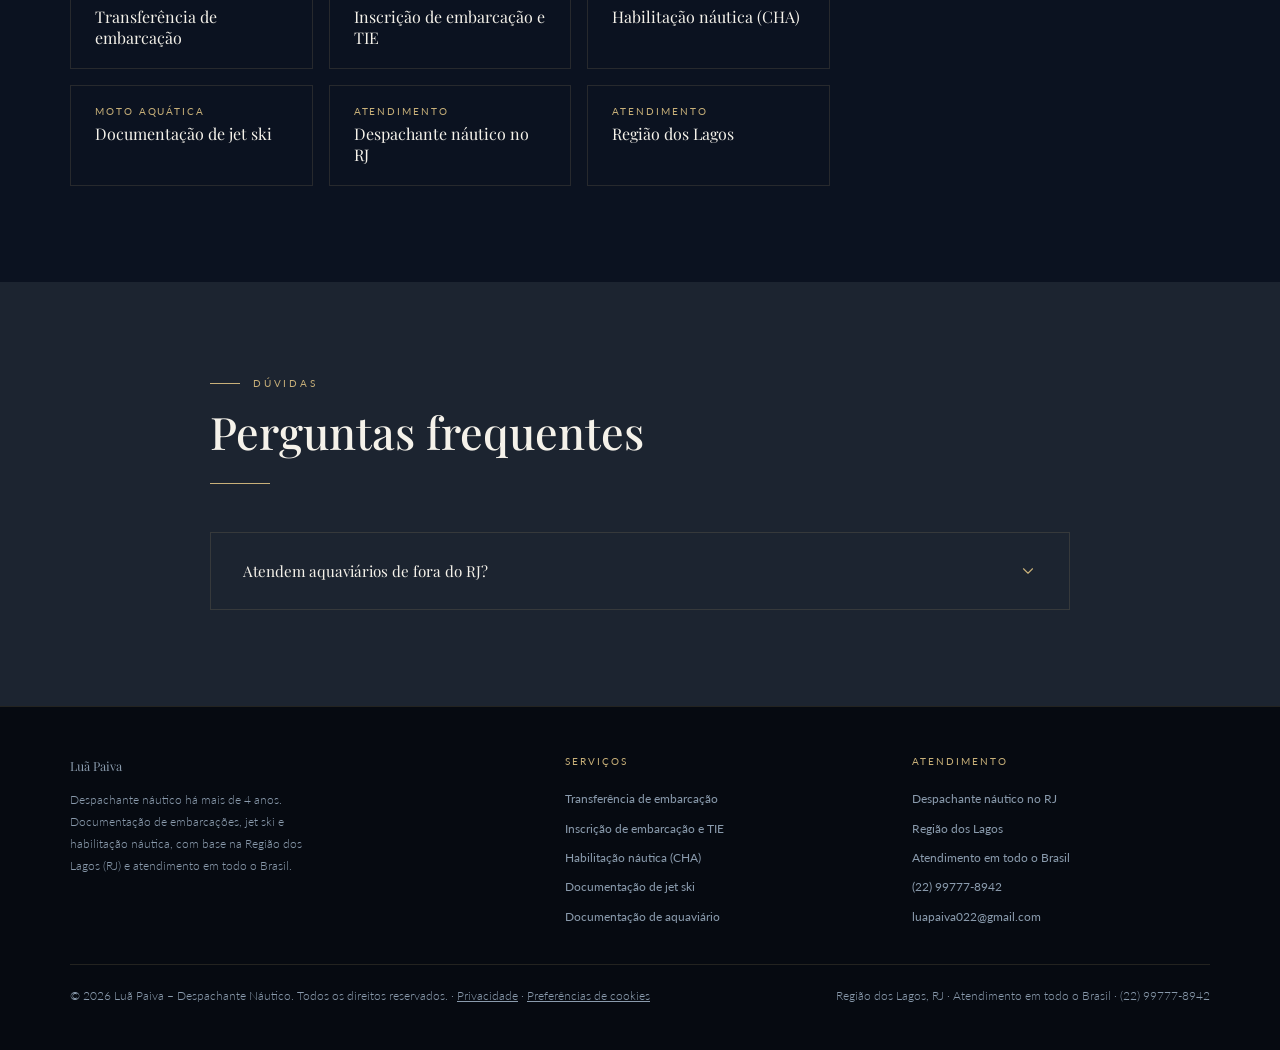
==== commit f10f5dd8: "GA4 G-0G21LKRC6Z com Consent Mode v2 (aviso LGPD) + verificação do Search Console Co-Authored-By: Cl" ====
--- a/aquaviario/index.html
+++ b/aquaviario/index.html
@@ -25,6 +25,18 @@
 
   <script type="application/ld+json">{"@context":"https://schema.org","@graph":[{"@type":"ProfessionalService","@id":"https://luapaivadespachantenautico.com.br/#empresa","name":"Luã Paiva – Despachante Náutico","url":"https://luapaivadespachantenautico.com.br/","image":"https://luapaivadespachantenautico.com.br/assets/og.jpg","logo":"https://luapaivadespachantenautico.com.br/assets/favicon.svg","description":"Despachante náutico com mais de 4 anos de experiência: transferência e inscrição de embarcações, habilitação náutica (Arrais-Amador, Motonauta, Mestre-Amador), jet ski e aquaviário. Base na Região dos Lagos (RJ), atendimento em todo o Brasil.","telephone":"+5522997778942","email":"luapaiva022@gmail.com","priceRange":"$$","address":{"@type":"PostalAddress","addressLocality":"Cabo Frio","addressRegion":"RJ","addressCountry":"BR"},"areaServed":[{"@type":"State","name":"Rio de Janeiro"},{"@type":"Country","name":"Brasil"}],"openingHoursSpecification":[{"@type":"OpeningHoursSpecification","dayOfWeek":["Monday","Tuesday","Wednesday","Thursday","Friday"],"opens":"08:00","closes":"18:00"}],"knowsAbout":["Despachante náutico","NORMAM-211/DPC","Transferência de embarcação","Título de Inscrição de Embarcação (TIE)","Carteira de Habilitação de Amador (CHA)","Arrais-Amador","Motonauta","Jet ski","Capitania dos Portos"]},{"@type":"Service","name":"Documentação de aquaviário","description":"Apoio documental a profissionais aquaviários junto à Marinha do Brasil.","serviceType":"Documentação de aquaviário","url":"https://luapaivadespachantenautico.com.br/aquaviario/","provider":{"@id":"https://luapaivadespachantenautico.com.br/#empresa"},"areaServed":[{"@type":"State","name":"Rio de Janeiro"},{"@type":"Country","name":"Brasil"}]},{"@type":"BreadcrumbList","itemListElement":[{"@type":"ListItem","position":1,"name":"Início","item":"https://luapaivadespachantenautico.com.br/"},{"@type":"ListItem","position":2,"name":"Serviços","item":"https://luapaivadespachantenautico.com.br/#servicos"},{"@type":"ListItem","position":3,"name":"Aquaviário","item":"https://luapaivadespachantenautico.com.br/aquaviario/"}]},{"@type":"FAQPage","mainEntity":[{"@type":"Question","name":"Atendem aquaviários de fora do RJ?","acceptedAnswer":{"@type":"Answer","text":"Sim. A orientação e a conferência dos documentos são feitas a distância; o atendimento presencial, quando exigido, é na Capitania da sua região."}}]}]}</script>
 
+  <!-- Google: Consent Mode v2 avançado (LGPD). Negado por defeito: sem aceite só vão pings sem cookies. -->
+  <script>
+    window.dataLayer = window.dataLayer || [];
+    function gtag(){ dataLayer.push(arguments); }
+    gtag("consent", "default", { ad_storage: "denied", analytics_storage: "denied", ad_user_data: "denied", ad_personalization: "denied", wait_for_update: 500 });
+    gtag("set", "ads_data_redaction", true);
+    gtag("set", "url_passthrough", true);
+    try { if (localStorage.getItem("lp_consent") === "sim") gtag("consent", "update", { ad_storage: "granted", analytics_storage: "granted", ad_user_data: "granted", ad_personalization: "granted" }); } catch (e) {}
+    gtag("js", new Date());
+    gtag("config", "G-0G21LKRC6Z");
+  </script>
+  <script async src="https://www.googletagmanager.com/gtag/js?id=G-0G21LKRC6Z"></script>
   <link rel="preconnect" href="https://fonts.googleapis.com" />
   <link rel="preconnect" href="https://fonts.gstatic.com" crossorigin />
   <link href="https://fonts.googleapis.com/css2?family=Playfair+Display:ital,wght@0,400;0,500;0,600;1,400&family=Lato:wght@300;400;700&display=swap" rel="stylesheet" />
@@ -153,10 +165,18 @@
       </div>
     </div>
     <div class="footer-bottom">
-      <p>© 2026 Luã Paiva – Despachante Náutico. Todos os direitos reservados. · <a href="/privacidade/" style="color:inherit">Privacidade</a></p>
+      <p>© 2026 Luã Paiva – Despachante Náutico. Todos os direitos reservados. · <a href="/privacidade/" style="color:inherit">Privacidade</a> · <button type="button" class="cookie-link" data-cookie-prefs>Preferências de cookies</button></p>
       <p>Região dos Lagos, RJ · Atendimento em todo o Brasil · (22) 99777-8942</p>
     </div>
   </footer>
+
+  <div id="cookies" class="cookies" role="dialog" aria-live="polite" aria-label="Aviso de cookies">
+    <p>Usamos cookies de estatística (Google Analytics) para saber quais páginas ajudam os clientes. Você pode aceitar ou recusar. <a href="/privacidade/">Saiba mais</a></p>
+    <div class="cookies-actions">
+      <button type="button" id="cookiesRecusar" class="btn-secondary">Recusar</button>
+      <button type="button" id="cookiesAceitar" class="btn-primary">Aceitar</button>
+    </div>
+  </div>
 
   <a id="wa-float" href="https://wa.me/5522997778942?text=Ol%C3%A1%2C%20Lu%C3%A3!%20Vim%20pelo%20site%20e%20gostaria%20de%20uma%20assessoria%20n%C3%A1utica." target="_blank" rel="noopener" aria-label="Falar no WhatsApp" data-cta="float">
     <svg class="wa-icon" fill="none" viewBox="0 0 24 24" aria-hidden="true"><path d="M3 21l1.65-3.8a9 9 0 1 1 3.4 2.9L3 21z" stroke-width="1.5" stroke-linecap="round" stroke-linejoin="round"/></svg>
@@ -166,7 +186,7 @@
   <script src="/assets/hlm-track.js" defer></script>
   <script>
     document.addEventListener("DOMContentLoaded", function () {
-      if (window.hlmTrack) hlmTrack.init({ legacy: {}, ref: false, collect: {"url":"https://hlm-painel.vercel.app/api/collect","slug":"luapaiva","key":"b4fd1f63ea2d72cfa16f4d6bcf88b5bce018b3c850833c18"}, anon: true, visits: true });
+      if (window.hlmTrack) hlmTrack.init({ legacy: {}, ref: false, collect: {"url":"https://painel.highlevelmkt.com/api/collect","slug":"luapaiva","key":"b4fd1f63ea2d72cfa16f4d6bcf88b5bce018b3c850833c18"}, anon: true, visits: true });
     });
   </script>
   <script src="/assets/site.js?v=2026-11-02" defer></script>
--- a/assets/site.css
+++ b/assets/site.css
@@ -841,3 +841,13 @@
 #wa-float.tip .wa-text { opacity: 1; }
 @media (max-width: 768px) { #wa-float { padding: 0; } }
 @media (prefers-reduced-motion: reduce) { #wa-float { transition: none; } }
+
+/* ===================== COOKIES ===================== */
+.cookies { position: fixed; left: 1rem; right: 1rem; bottom: 1rem; z-index: 250; max-width: 560px; background: var(--navy-light); border: 1px solid rgba(200,176,121,0.35); box-shadow: 0 8px 32px rgba(0,0,0,0.45); padding: 1.25rem 1.5rem; display: none; }
+.cookies.show { display: block; }
+.cookies p { font-size: 0.82rem; line-height: 1.7; color: var(--text-muted); font-weight: 300; margin-bottom: 1rem; }
+.cookies a { color: var(--champagne); }
+.cookies-actions { display: flex; gap: 0.75rem; justify-content: flex-end; flex-wrap: wrap; }
+.cookies-actions button { cursor: pointer; font-family: inherit; min-height: 44px; }
+.cookies-actions .btn-secondary { background: transparent; }
+.cookie-link { background: none; border: none; color: inherit; font: inherit; text-decoration: underline; cursor: pointer; padding: 0; }
